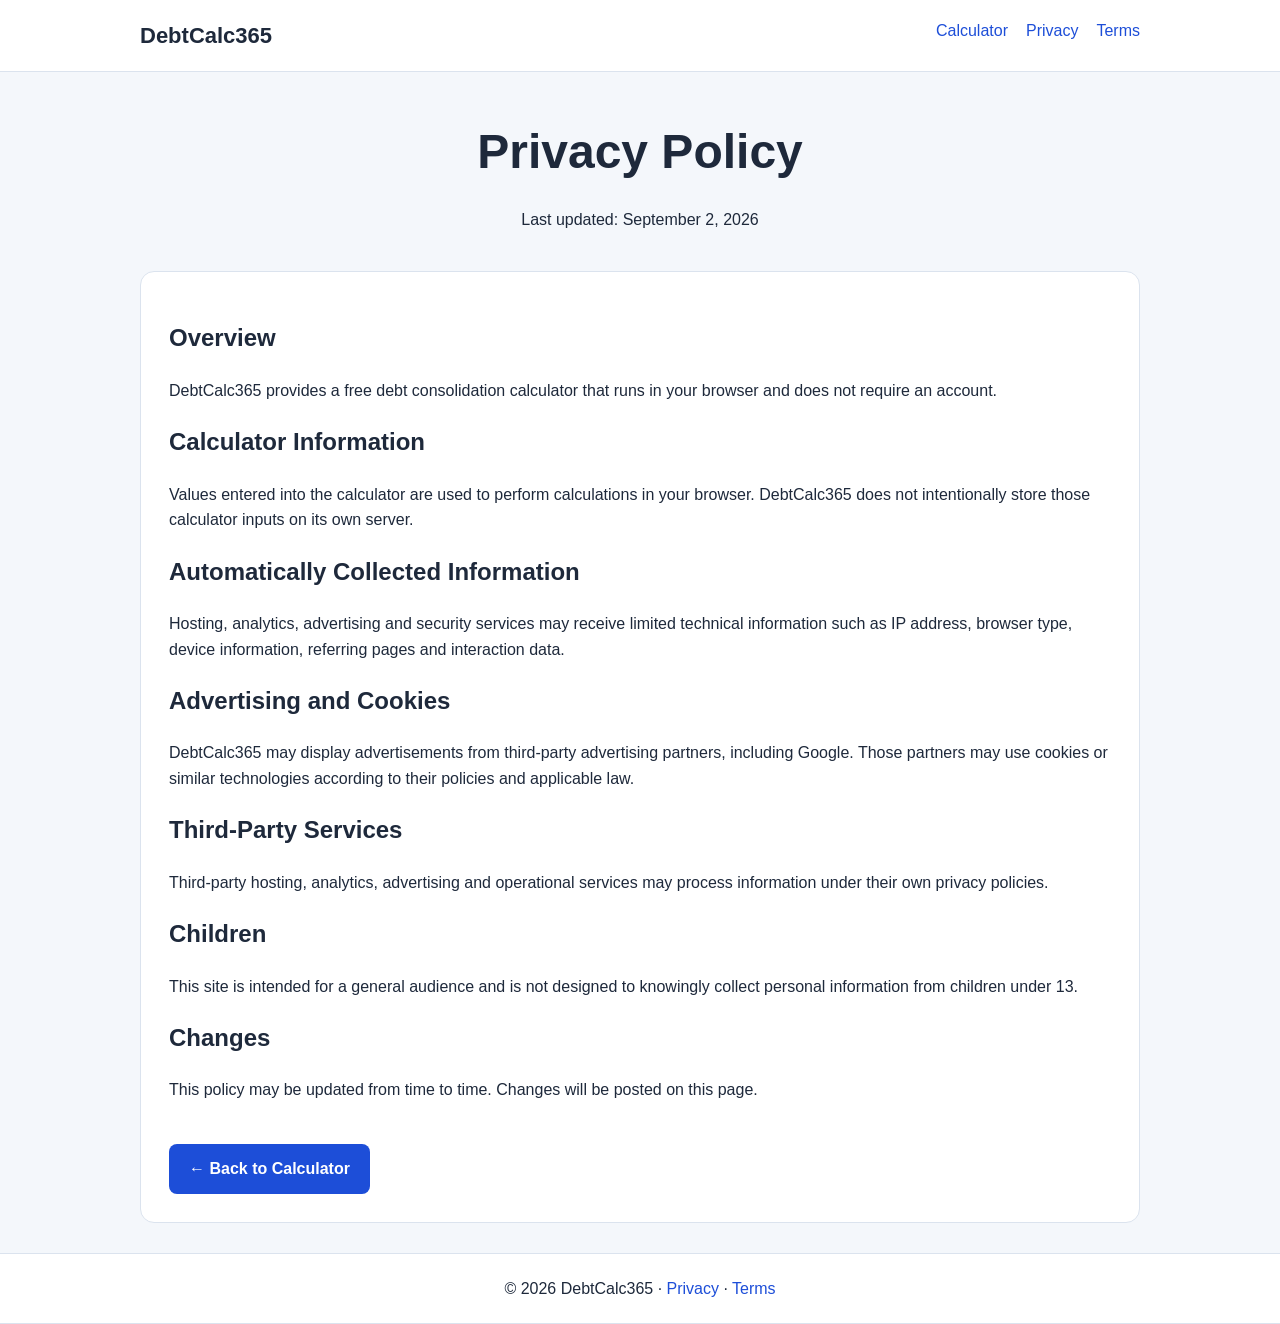
==== privacy.html @ ed06ba9a "Add files via upload" ====
<!doctype html><html lang="en"><head><meta charset="utf-8"><meta name="viewport" content="width=device-width,initial-scale=1"><title>Privacy Policy | DebtCalc365</title><link rel="stylesheet" href="style.css"></head><body><header><div class="wrap top"><b>DebtCalc365</b><nav><a href="/">Calculator</a><a href="privacy.html">Privacy</a><a href="terms.html">Terms</a></nav></div></header><main class="wrap"><section class="hero"><h1>Privacy Policy</h1><p>Last updated: September 2, 2026</p></section><section class="card"><h2>Overview</h2><p>DebtCalc365 provides a free debt consolidation calculator that runs in your browser and does not require an account.</p><h2>Calculator Information</h2><p>Values entered into the calculator are used to perform calculations in your browser. DebtCalc365 does not intentionally store those calculator inputs on its own server.</p><h2>Automatically Collected Information</h2><p>Hosting, analytics, advertising and security services may receive limited technical information such as IP address, browser type, device information, referring pages and interaction data.</p><h2>Advertising and Cookies</h2><p>DebtCalc365 may display advertisements from third-party advertising partners, including Google. Those partners may use cookies or similar technologies according to their policies and applicable law.</p><h2>Third-Party Services</h2><p>Third-party hosting, analytics, advertising and operational services may process information under their own privacy policies.</p><h2>Children</h2><p>This site is intended for a general audience and is not designed to knowingly collect personal information from children under 13.</p><h2>Changes</h2><p>This policy may be updated from time to time. Changes will be posted on this page.</p><a class="back" href="/">← Back to Calculator</a></section></main><footer>© 2026 DebtCalc365 · <a href="privacy.html">Privacy</a> · <a href="terms.html">Terms</a></footer></body></html>
---- style.css ----
*{box-sizing:border-box}body{margin:0;font-family:Arial,sans-serif;background:#f4f7fb;color:#1e293b;line-height:1.6}.wrap{width:min(1000px,92%);margin:auto}header,footer{background:#fff;border-bottom:1px solid #dbe3ee}.top{display:flex;justify-content:space-between;padding:18px 0}.top b{font-size:22px}nav{display:flex;gap:18px}a{color:#1d4ed8;text-decoration:none}.hero{text-align:center;padding:42px 0 22px}.hero h1{font-size:clamp(2rem,5vw,3rem);margin:0}.card{background:#fff;border:1px solid #dbe3ee;border-radius:14px;padding:28px;margin-bottom:30px}.heads,.row,.grid{display:grid;grid-template-columns:repeat(3,1fr);gap:14px}.row{margin:8px 0}input,select{width:100%;padding:12px;border:1px solid #b8c3d1;border-radius:8px;font-size:16px;background:#fff}label{font-weight:bold}label input,label select{margin-top:6px}button{width:100%;margin-top:24px;padding:14px;background:#1d4ed8;color:white;border:0;border-radius:8px;font-weight:bold;font-size:17px}.results{display:grid;grid-template-columns:1fr 1fr;gap:14px;margin-top:15px}.results div{padding:17px;background:#f8fafc;border:1px solid #dbe3ee;border-radius:9px}.results span{display:block;color:#64748b}.results strong{font-size:20px}.wide{grid-column:1/-1}.back{display:inline-block;margin-top:25px;padding:12px 20px;background:#1d4ed8;color:#fff;border-radius:8px;font-weight:bold}footer{text-align:center;padding:22px;border-top:1px solid #dbe3ee}@media(max-width:700px){.heads{display:none}.row,.grid,.results{grid-template-columns:1fr}.row{padding-bottom:14px;border-bottom:1px solid #ddd}.wide{grid-column:auto}.top{flex-direction:column;gap:8px}}
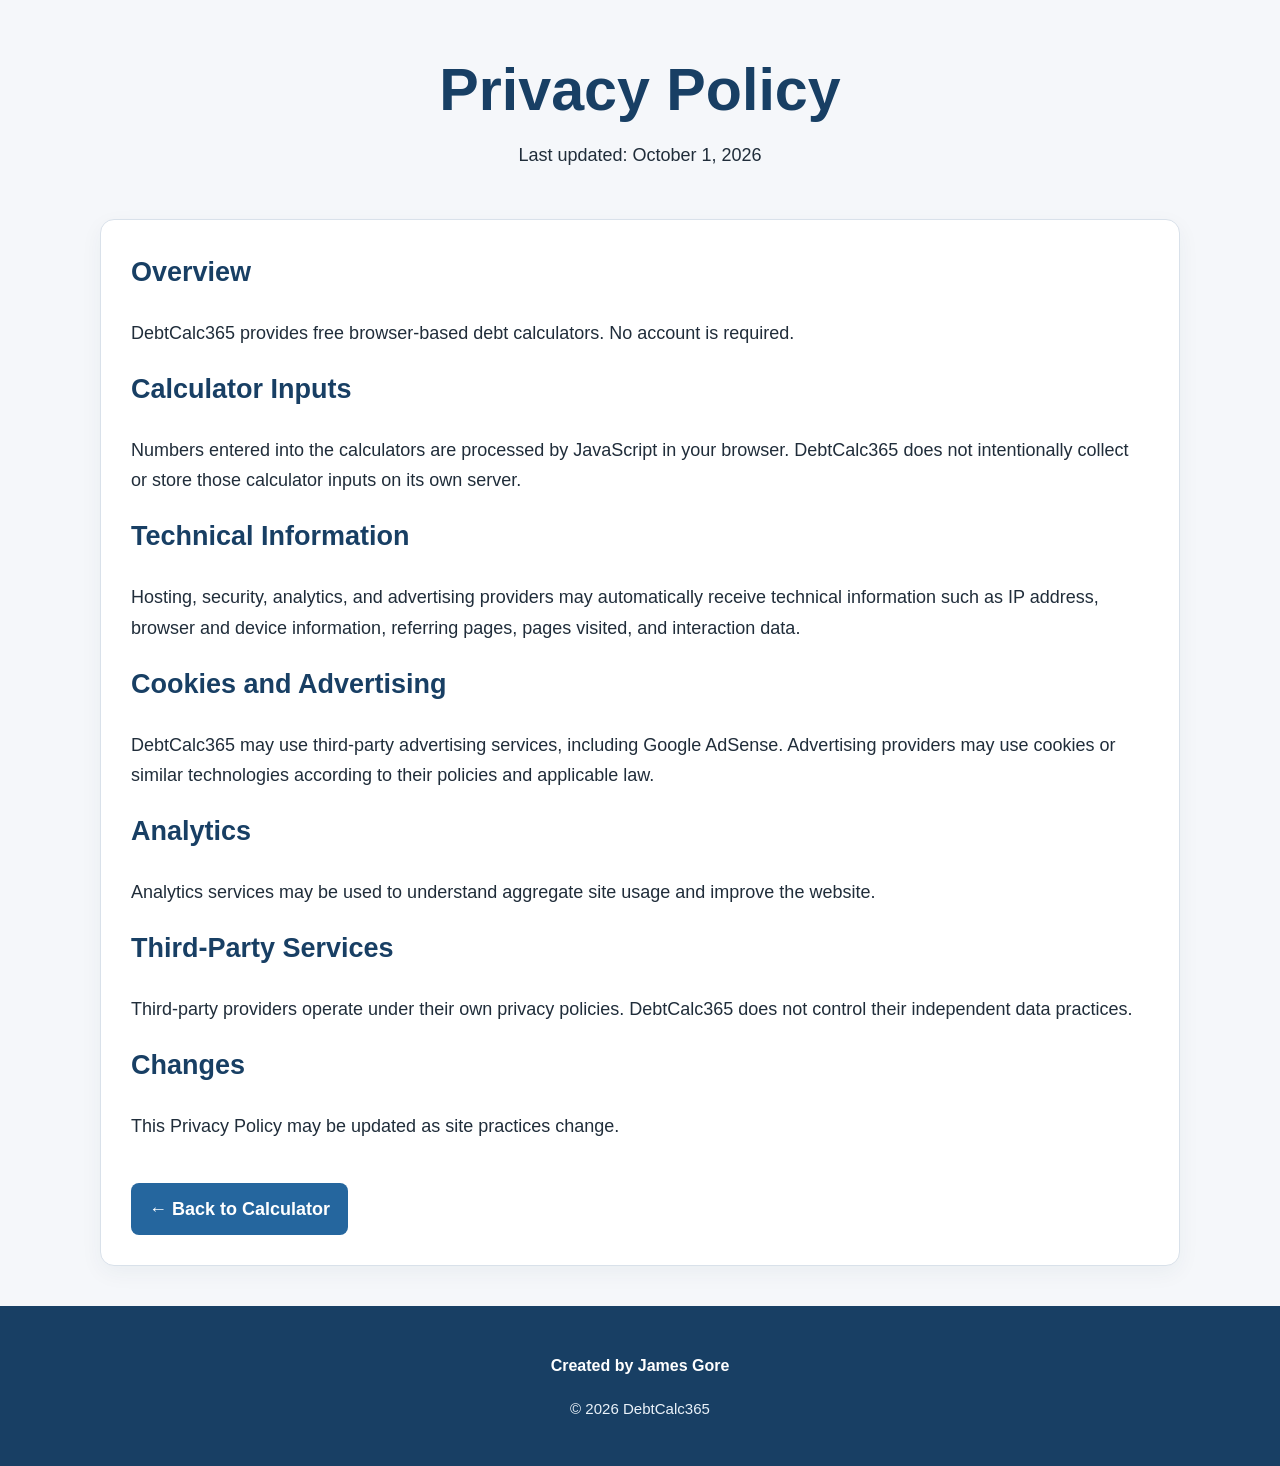
==== commit e7fb2f21: "Add files via upload" ====
--- a/privacy.html
+++ b/privacy.html
@@ -1 +1 @@
-<!doctype html><html lang="en"><head><meta charset="utf-8"><meta name="viewport" content="width=device-width,initial-scale=1"><title>Privacy Policy | DebtCalc365</title><link rel="stylesheet" href="style.css"></head><body><header><div class="wrap top"><b>DebtCalc365</b><nav><a href="/">Calculator</a><a href="privacy.html">Privacy</a><a href="terms.html">Terms</a></nav></div></header><main class="wrap"><section class="hero"><h1>Privacy Policy</h1><p>Last updated: September 2, 2026</p></section><section class="card"><h2>Overview</h2><p>DebtCalc365 provides a free debt consolidation calculator that runs in your browser and does not require an account.</p><h2>Calculator Information</h2><p>Values entered into the calculator are used to perform calculations in your browser. DebtCalc365 does not intentionally store those calculator inputs on its own server.</p><h2>Automatically Collected Information</h2><p>Hosting, analytics, advertising and security services may receive limited technical information such as IP address, browser type, device information, referring pages and interaction data.</p><h2>Advertising and Cookies</h2><p>DebtCalc365 may display advertisements from third-party advertising partners, including Google. Those partners may use cookies or similar technologies according to their policies and applicable law.</p><h2>Third-Party Services</h2><p>Third-party hosting, analytics, advertising and operational services may process information under their own privacy policies.</p><h2>Children</h2><p>This site is intended for a general audience and is not designed to knowingly collect personal information from children under 13.</p><h2>Changes</h2><p>This policy may be updated from time to time. Changes will be posted on this page.</p><a class="back" href="/">← Back to Calculator</a></section></main><footer>© 2026 DebtCalc365 · <a href="privacy.html">Privacy</a> · <a href="terms.html">Terms</a></footer></body></html>+<!doctype html><html lang="en"><head><meta charset="utf-8"><meta name="viewport" content="width=device-width,initial-scale=1"><title>Privacy Policy | DebtCalc365</title><link rel="stylesheet" href="style.css"></head><body><main class="wrap"><section class="hero"><h1>Privacy Policy</h1><p>Last updated: October 1, 2026</p></section><section class="content"><h2>Overview</h2><p>DebtCalc365 provides free browser-based debt calculators. No account is required.</p><h2>Calculator Inputs</h2><p>Numbers entered into the calculators are processed by JavaScript in your browser. DebtCalc365 does not intentionally collect or store those calculator inputs on its own server.</p><h2>Technical Information</h2><p>Hosting, security, analytics, and advertising providers may automatically receive technical information such as IP address, browser and device information, referring pages, pages visited, and interaction data.</p><h2>Cookies and Advertising</h2><p>DebtCalc365 may use third-party advertising services, including Google AdSense. Advertising providers may use cookies or similar technologies according to their policies and applicable law.</p><h2>Analytics</h2><p>Analytics services may be used to understand aggregate site usage and improve the website.</p><h2>Third-Party Services</h2><p>Third-party providers operate under their own privacy policies. DebtCalc365 does not control their independent data practices.</p><h2>Changes</h2><p>This Privacy Policy may be updated as site practices change.</p><a class="back" href="index.html">← Back to Calculator</a></section></main><footer><div class="wrap"><p class="creator">Created by James Gore</p><p>© 2026 DebtCalc365</p></div></footer></body></html>
--- a/style.css
+++ b/style.css
@@ -1 +1 @@
-*{box-sizing:border-box}body{margin:0;font-family:Arial,sans-serif;background:#f4f7fb;color:#1e293b;line-height:1.6}.wrap{width:min(1000px,92%);margin:auto}header,footer{background:#fff;border-bottom:1px solid #dbe3ee}.top{display:flex;justify-content:space-between;padding:18px 0}.top b{font-size:22px}nav{display:flex;gap:18px}a{color:#1d4ed8;text-decoration:none}.hero{text-align:center;padding:42px 0 22px}.hero h1{font-size:clamp(2rem,5vw,3rem);margin:0}.card{background:#fff;border:1px solid #dbe3ee;border-radius:14px;padding:28px;margin-bottom:30px}.heads,.row,.grid{display:grid;grid-template-columns:repeat(3,1fr);gap:14px}.row{margin:8px 0}input,select{width:100%;padding:12px;border:1px solid #b8c3d1;border-radius:8px;font-size:16px;background:#fff}label{font-weight:bold}label input,label select{margin-top:6px}button{width:100%;margin-top:24px;padding:14px;background:#1d4ed8;color:white;border:0;border-radius:8px;font-weight:bold;font-size:17px}.results{display:grid;grid-template-columns:1fr 1fr;gap:14px;margin-top:15px}.results div{padding:17px;background:#f8fafc;border:1px solid #dbe3ee;border-radius:9px}.results span{display:block;color:#64748b}.results strong{font-size:20px}.wide{grid-column:1/-1}.back{display:inline-block;margin-top:25px;padding:12px 20px;background:#1d4ed8;color:#fff;border-radius:8px;font-weight:bold}footer{text-align:center;padding:22px;border-top:1px solid #dbe3ee}@media(max-width:700px){.heads{display:none}.row,.grid,.results{grid-template-columns:1fr}.row{padding-bottom:14px;border-bottom:1px solid #ddd}.wide{grid-column:auto}.top{flex-direction:column;gap:8px}}+*{box-sizing:border-box}html{scroll-behavior:smooth}body{margin:0;background:#f5f7fa;color:#202d3a;font:18px/1.7 Arial,sans-serif}.wrap{width:min(1080px,92%);margin:auto}header{background:#fff;border-bottom:1px solid #d9e1ea}.top{display:flex;justify-content:space-between;align-items:center;gap:20px;padding:17px 0}.brand{font-size:1.5rem;font-weight:800;color:#214f7a;text-decoration:none}nav{display:flex;gap:16px;flex-wrap:wrap}a{color:#25669e;text-decoration:none}.hero{text-align:center;padding:52px 0 30px}.eyebrow{font-size:.78rem;font-weight:800;letter-spacing:.12em;color:#637485}.hero h1{font-size:clamp(2.3rem,6vw,3.7rem);line-height:1.1;margin:5px 0 15px;color:#183f64}.lead{font-size:1.17rem;max-width:820px;margin:auto}.card,.content{background:#fff;border:1px solid #d9e1ea;border-radius:14px;padding:30px;margin-bottom:27px;box-shadow:0 7px 22px rgba(25,55,85,.05)}h2{color:#183f64;margin-top:0}h3{color:#214f7a}.grid,.debtrow{display:grid;grid-template-columns:repeat(4,1fr);gap:14px;margin-bottom:12px}label{display:block;font-weight:700}input{width:100%;padding:13px;margin-top:7px;border:1px solid #aebbc8;border-radius:8px;font:inherit}button{width:100%;padding:14px;margin-top:20px;border:0;border-radius:8px;background:#25669e;color:#fff;font-size:1rem;font-weight:800;cursor:pointer}.results,.strategy{display:grid;grid-template-columns:repeat(2,1fr);gap:12px;margin-top:20px}.results div,.strategy>div{background:#f6f9fc;border:1px solid #dce5ed;border-radius:9px;padding:16px}.results span{display:block;color:#637485;font-size:.9rem}.results strong{font-size:1.28rem;color:#183f64}.small{font-size:.9rem;color:#637485}.error{color:#a32323;font-weight:bold}.back{display:inline-block;margin-top:23px;padding:11px 18px;border-radius:8px;background:#25669e;color:#fff;font-weight:800}.back:hover{text-decoration:none}footer{background:#183f64;color:#eaf2f9;text-align:center;padding:30px 0;margin-top:40px;font-size:.94rem}footer a{color:#fff}.creator{font-weight:800;color:#fff;font-size:1rem}@media(max-width:760px){body{font-size:17px}.top{flex-direction:column;align-items:flex-start}.grid,.debtrow,.results,.strategy{grid-template-columns:1fr}.card,.content{padding:21px}}
